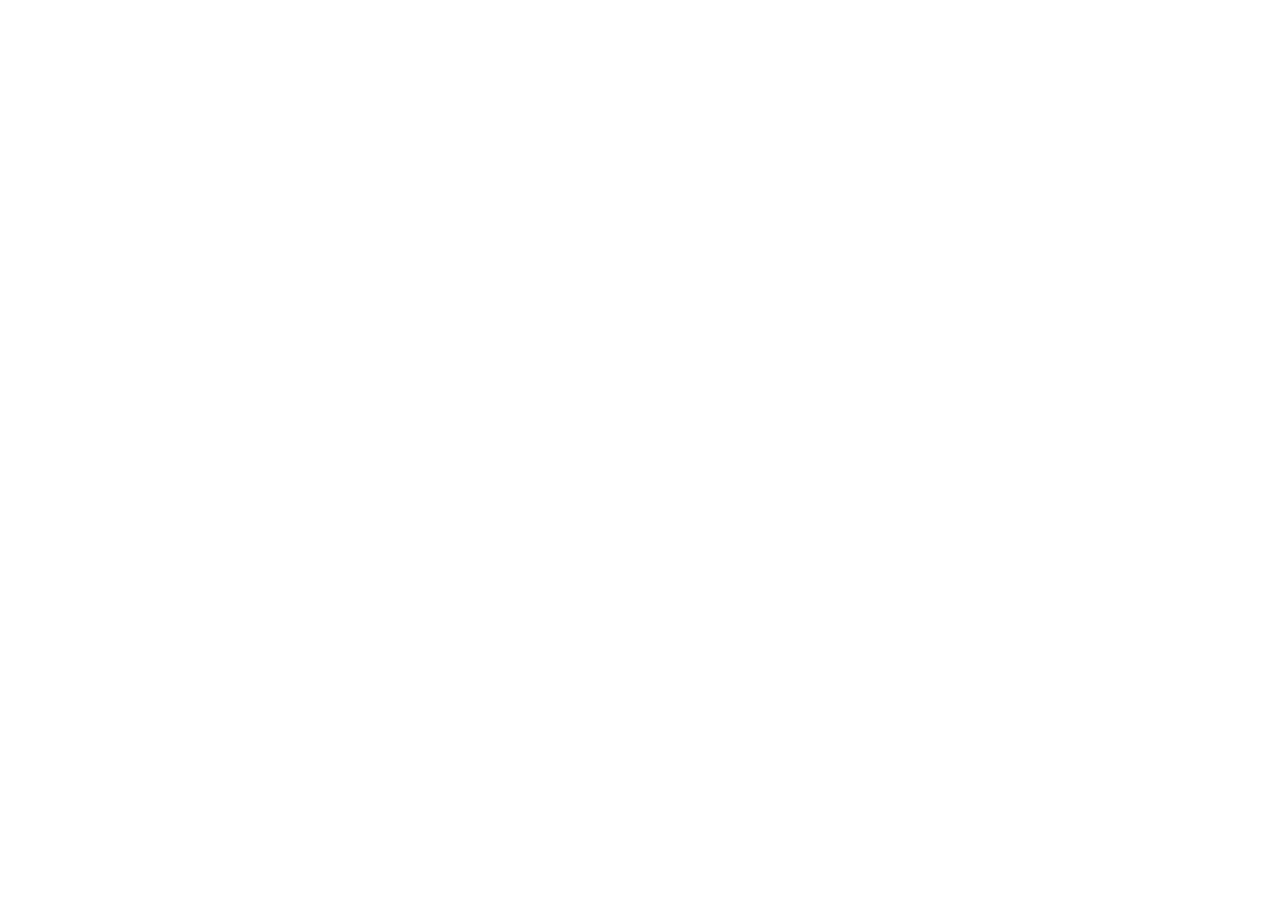
==== acessibilidade.html @ 7d238aa1 "primeiro commit" ====
<!DOCTYPE html>
<html lang="pt-br">
<head>
    <meta charset="UTF-8">
    <meta name="viewport" content="width=device-width, initial-scale=1.0">
    <title>Acessibilidade</title>
</head>
<body>
    
</body>
</html>
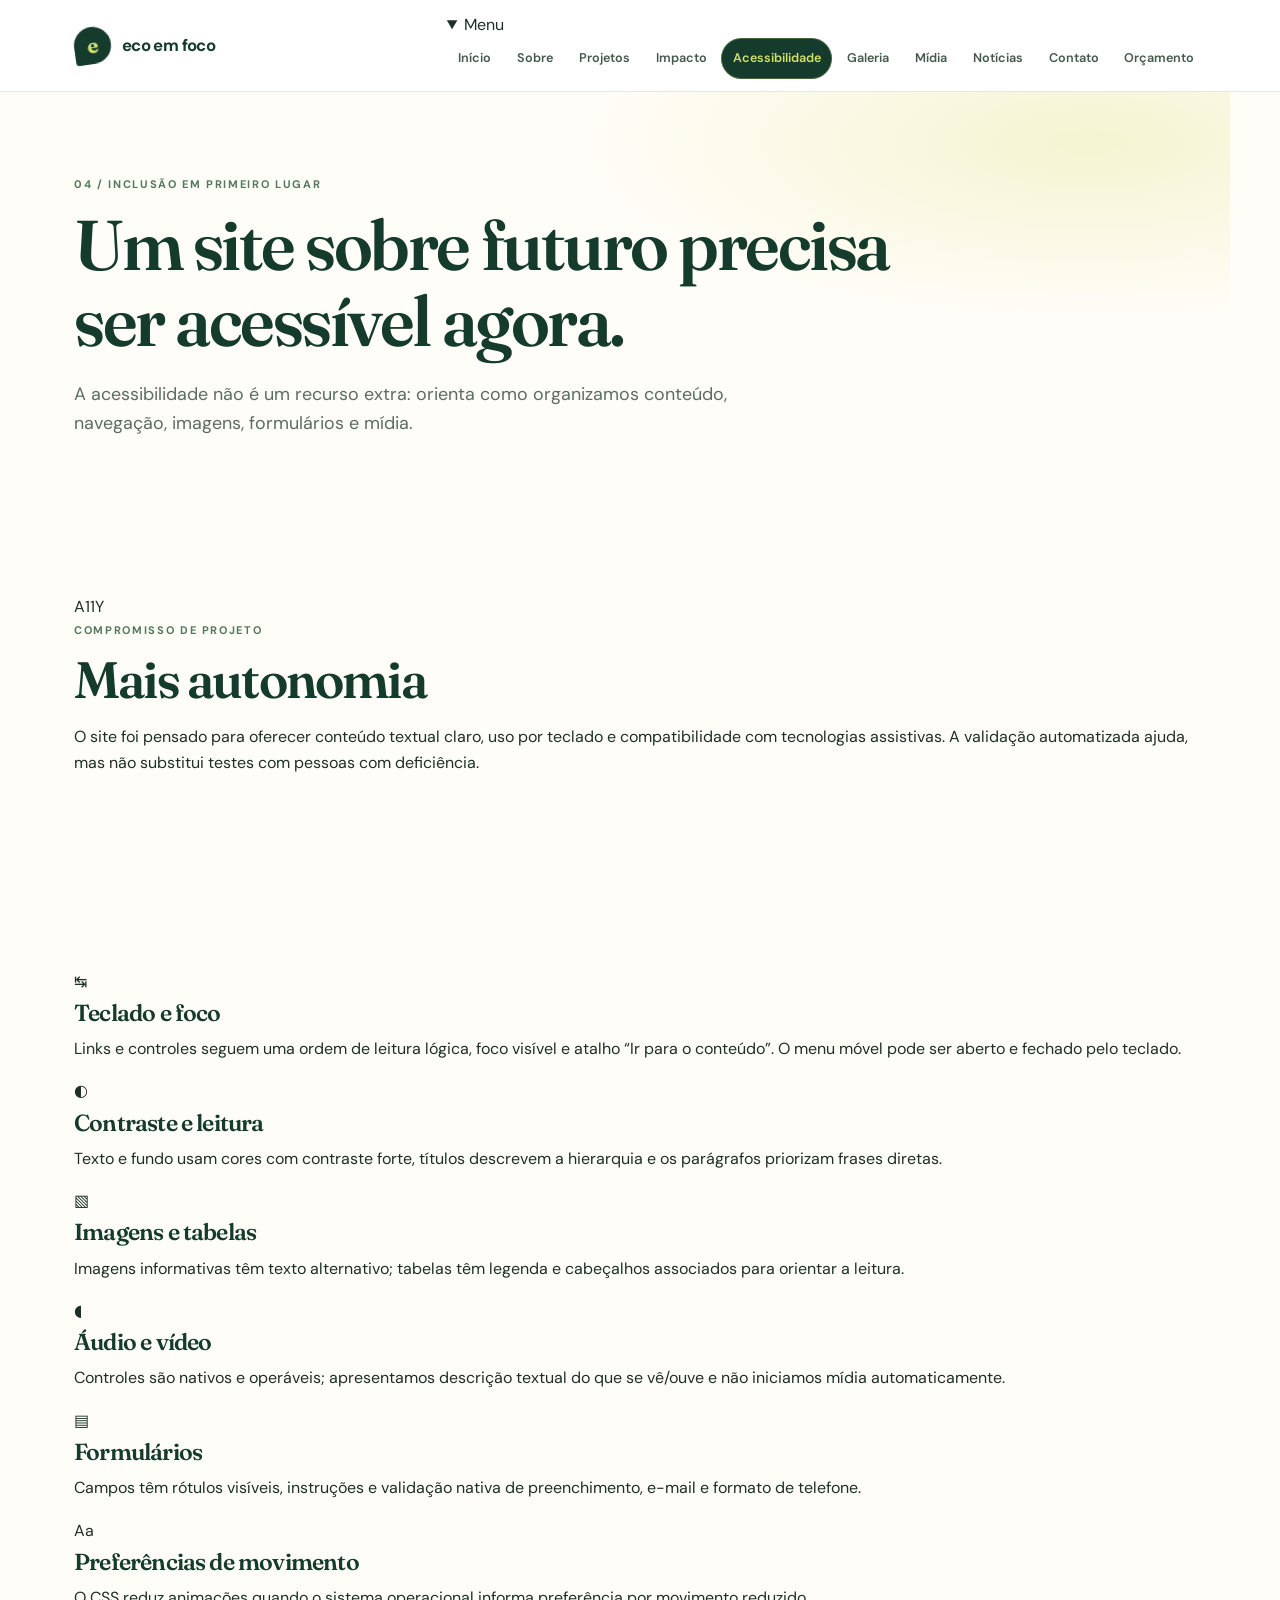
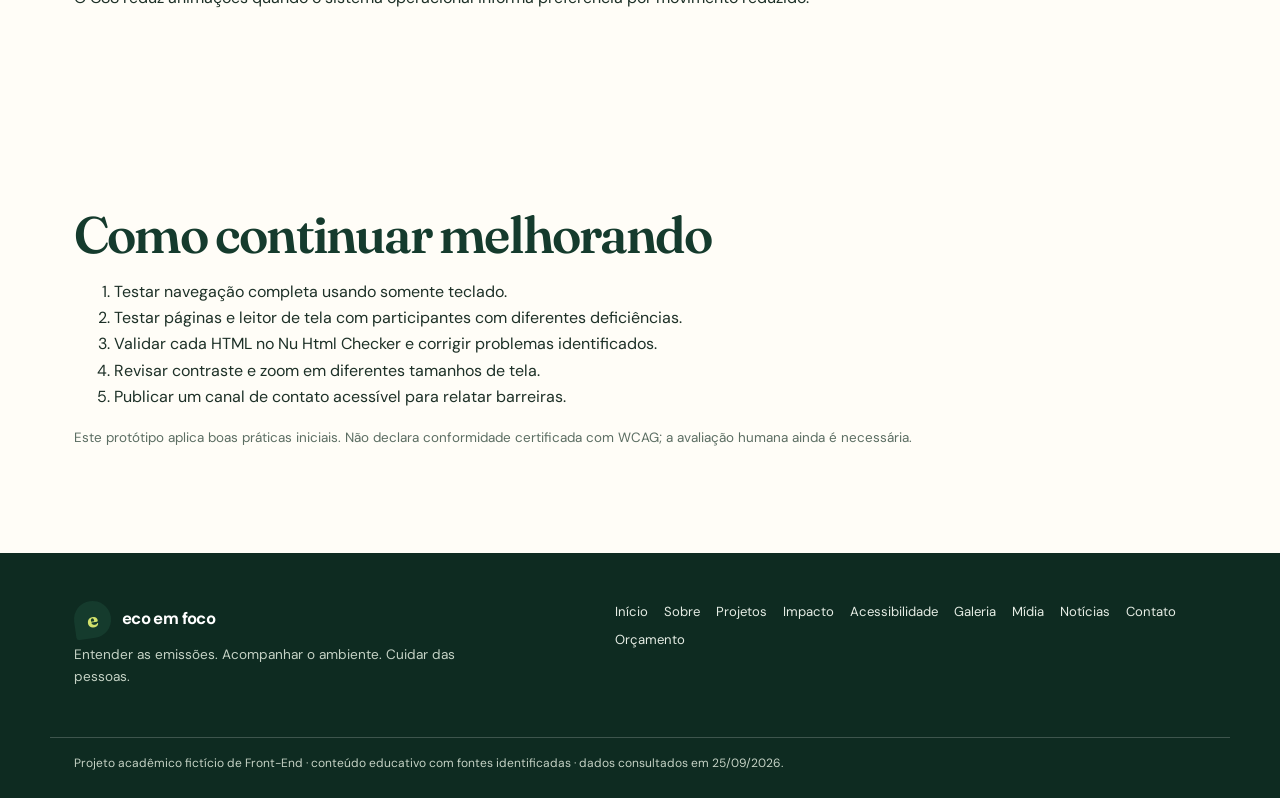
==== commit 9c301329: "Update acessibilidade.html" ====
--- a/acessibilidade.html
+++ b/acessibilidade.html
@@ -1,11 +1,183 @@
-<!DOCTYPE html>
-<html lang="pt-br">
-<head>
-    <meta charset="UTF-8">
-    <meta name="viewport" content="width=device-width, initial-scale=1.0">
-    <title>Acessibilidade</title>
-</head>
-<body>
-    
-</body>
-</html>+<!doctype html>
+<html lang="pt-BR">
+  <head>
+    <!-- Metadados básicos para idioma, adaptação a telas e descrição nos buscadores. -->
+    <meta charset="utf-8" />
+    <meta name="viewport" content="width=device-width, initial-scale=1" />
+    <meta
+      name="description"
+      content="Eco em Foco: educação sobre emissões de carbono, ambiente e impacto social."
+    />
+    <meta name="theme-color" content="#153b2d" />
+    <title>Acessibilidade | Eco em Foco</title>
+    <!-- CSS compartilhado mantém identidade e comportamento consistentes nas dez páginas. -->
+    <link rel="stylesheet" href="css/styles.css" />
+    <!--
+    Aprendendo HTML:
+    - <a> cria um link. O atributo href="..." diz para onde ele leva.
+    - class="..." funciona como uma categoria: vários elementos podem ter a mesma classe e receber o mesmo estilo.
+    - id="..." identifica um elemento único, como um nome especial para esse bloco da página.
+    - aria-label="..." ajuda leitores de tela a entenderem o que o elemento faz.
+  --></head>
+  <body>
+    <a class="skip-link" href="#conteudo">Ir para o conteúdo principal</a>
+    <!-- Cabeçalho e navegação globais: o estado atual da página é anunciado por aria-current. -->
+    <header class="site-header">
+      <div class="header-inner">
+        <a
+          class="brand"
+          href="index.html"
+          aria-label="Eco em Foco, página inicial"
+          ><span class="brand-mark" aria-hidden="true">e</span
+          ><span class="brand-text">eco em foco</span></a
+        >
+        <details class="mobile-nav" open>
+          <summary aria-label="Abrir menu de navegação">Menu</summary>
+          <nav
+            class="main-nav"
+            id="menu-principal"
+            aria-label="Navegação principal"
+          >
+            <a href="index.html">Início</a>
+            <a href="sobre.html">Sobre</a>
+            <a href="projetos.html">Projetos</a>
+            <a href="impacto.html">Impacto</a>
+            <a href="acessibilidade.html" aria-current="page">Acessibilidade</a>
+            <a href="galeria.html">Galeria</a>
+            <a href="midia.html">Mídia</a>
+            <a href="noticias.html">Notícias</a>
+            <a href="contato.html">Contato</a>
+            <a href="orcamento_hospedagem.html">Orçamento</a>
+          </nav>
+        </details>
+      </div>
+    </header>
+    <!-- main fornece um único destino para o atalho de navegação por teclado. -->
+    <main id="conteudo">
+      <section class="page-hero">
+        <p class="eyebrow eyebrow-dark">04 / inclusão em primeiro lugar</p>
+        <h1>Um site sobre futuro precisa ser acessível agora.</h1>
+        <p class="page-intro">
+          A acessibilidade não é um recurso extra: orienta como organizamos
+          conteúdo, navegação, imagens, formulários e mídia.
+        </p>
+      </section>
+      <section class="section access-intro">
+        <div class="access-number" aria-hidden="true">A11Y</div>
+        <div>
+          <p class="eyebrow eyebrow-dark">Compromisso de projeto</p>
+          <h2>Mais autonomia</h2>
+          <p>
+            O site foi pensado para oferecer conteúdo textual claro, uso por
+            teclado e compatibilidade com tecnologias assistivas. A validação
+            automatizada ajuda, mas não substitui testes com pessoas com
+            deficiência.
+          </p>
+        </div>
+      </section>
+      <section class="section access-grid">
+        <article>
+          <span class="access-icon" aria-hidden="true">↹</span>
+          <h3>Teclado e foco</h3>
+          <p>
+            Links e controles seguem uma ordem de leitura lógica, foco visível e
+            atalho “Ir para o conteúdo”. O menu móvel pode ser aberto e fechado
+            pelo teclado.
+          </p>
+        </article>
+        <article>
+          <span class="access-icon" aria-hidden="true">◐</span>
+          <h3>Contraste e leitura</h3>
+          <p>
+            Texto e fundo usam cores com contraste forte, títulos descrevem a
+            hierarquia e os parágrafos priorizam frases diretas.
+          </p>
+        </article>
+        <article>
+          <span class="access-icon" aria-hidden="true">▧</span>
+          <h3>Imagens e tabelas</h3>
+          <p>
+            Imagens informativas têm texto alternativo; tabelas têm legenda e
+            cabeçalhos associados para orientar a leitura.
+          </p>
+        </article>
+        <article>
+          <span class="access-icon" aria-hidden="true">◖</span>
+          <h3>Áudio e vídeo</h3>
+          <p>
+            Controles são nativos e operáveis; apresentamos descrição textual do
+            que se vê/ouve e não iniciamos mídia automaticamente.
+          </p>
+        </article>
+        <article>
+          <span class="access-icon" aria-hidden="true">▤</span>
+          <h3>Formulários</h3>
+          <p>
+            Campos têm rótulos visíveis, instruções e validação nativa de
+            preenchimento, e-mail e formato de telefone.
+          </p>
+        </article>
+        <article>
+          <span class="access-icon" aria-hidden="true">Aa</span>
+          <h3>Preferências de movimento</h3>
+          <p>
+            O CSS reduz animações quando o sistema operacional informa
+            preferência por movimento reduzido.
+          </p>
+        </article>
+      </section>
+      <section class="section access-next">
+        <h2>Como continuar melhorando</h2>
+        <ol>
+          <li>Testar navegação completa usando somente teclado.</li>
+          <li>
+            Testar páginas e leitor de tela com participantes com diferentes
+            deficiências.
+          </li>
+          <li>
+            Validar cada HTML no Nu Html Checker e corrigir problemas
+            identificados.
+          </li>
+          <li>Revisar contraste e zoom em diferentes tamanhos de tela.</li>
+          <li>
+            Publicar um canal de contato acessível para relatar barreiras.
+          </li>
+        </ol>
+        <p class="small-note">
+          Este protótipo aplica boas práticas iniciais. Não declara conformidade
+          certificada com WCAG; a avaliação humana ainda é necessária.
+        </p>
+      </section>
+    </main>
+    <!-- Rodapé repetido oferece caminhos globais e identifica o caráter educativo do projeto. -->
+    <footer class="site-footer">
+      <div class="footer-inner">
+        <div>
+          <a class="brand footer-brand" href="index.html"
+            ><span class="brand-mark" aria-hidden="true">e</span
+            ><span class="brand-text">eco em foco</span></a
+          >
+          <p>
+            Entender as emissões. Acompanhar o ambiente. Cuidar das pessoas.
+          </p>
+        </div>
+        <nav class="footer-links" aria-label="Navegação no rodapé">
+          <a href="index.html">Início</a>
+          <a href="sobre.html">Sobre</a>
+          <a href="projetos.html">Projetos</a>
+          <a href="impacto.html">Impacto</a>
+          <a href="acessibilidade.html" aria-current="page">Acessibilidade</a>
+          <a href="galeria.html">Galeria</a>
+          <a href="midia.html">Mídia</a>
+          <a href="noticias.html">Notícias</a>
+          <a href="contato.html">Contato</a>
+          <a href="orcamento_hospedagem.html">Orçamento</a>
+        </nav>
+      </div>
+      <div class="footer-bottom">
+        Projeto acadêmico fictício de Front-End · conteúdo educativo com fontes
+        identificadas · dados consultados em 25/09/2026.
+      </div>
+    </footer>
+  </body>
+</html>
--- a/css/styles.css
+++ b/css/styles.css
@@ -0,0 +1,829 @@
+/*
+  Eco em Foco — CSS global
+  Este arquivo organiza a aparência do site em blocos.
+  Cada seção abaixo explica uma parte da página e como ela funciona.
+*/
+
+/*
+  1) Importação de fontes e variáveis
+  Aqui definimos a paleta de cores e os tipos usados no projeto.
+  O tema é verde e terracota, com sensação de natureza, clima e acolhimento.
+*/
+@import url('https://fonts.googleapis.com/css2?family=DM+Sans:wght@400;500;600;700&family=Fraunces:opsz,wght@9..144,500;9..144,600;9..144,700&display=swap');
+
+
+:root {
+  --forest: #153b2d;
+  --forest-deep: #0e2b21;
+  --leaf: #53785e;
+  --cream: #f6f3e9;
+  --paper: #fffdf7;
+  --mist: #e8eee5;
+  --ink: #1d3027;
+  --muted: #5b6d62;
+  --lime: #d2e16c;
+  --rust: #b95d3f;
+  --line: #d5ddcf;
+  --serif: 'Fraunces', Georgia, serif;
+  --sans: 'DM Sans', Arial, sans-serif;
+  --content: 1180px;
+  --ease: cubic-bezier(.23, 1, .32, 1);
+}
+
+/*
+  2) Reset e base da página
+  Este bloco limpa margens e paddings padrões do navegador.
+  Também define a fonte principal e a cor de fundo do site.
+*/
+* {
+  box-sizing: border-box;
+}
+
+html {
+  scroll-behavior: smooth;
+  scroll-padding-top: 6rem;
+}
+
+body {
+  margin: 0;
+  background: var(--paper);
+  color: var(--ink);
+  font: 400 16px/1.65 var(--sans);
+}
+
+img,
+video,
+iframe {
+  max-width: 100%;
+}
+
+img {
+  display: block;
+}
+
+a {
+  color: inherit;
+  text-underline-offset: .2em;
+}
+
+button,
+input,
+select,
+textarea {
+  font: inherit;
+}
+
+button,
+a,
+input,
+select,
+textarea {
+  touch-action: manipulation;
+}
+
+:focus-visible {
+  outline: 3px solid #a14827;
+  outline-offset: 4px;
+  border-radius: 3px;
+}
+
+::selection {
+  background: var(--lime);
+  color: var(--forest-deep);
+}
+
+/*
+  3) Skip link
+  Esse atalho ajuda quem usa teclado a pular direto para o conteúdo principal.
+  Sem ele, a navegação por teclado fica mais cansativa.
+*/
+.skip-link {
+  position: absolute;
+  left: 1rem;
+  top: -8rem;
+  z-index: 200;
+  background: var(--lime);
+  color: var(--forest-deep);
+  padding: .8rem 1rem;
+  font-weight: 700;
+}
+
+.skip-link:focus,
+.skip-link:focus-visible {
+  top: 1rem;
+}
+
+.visually-hidden {
+  position: absolute;
+  width: 1px;
+  height: 1px;
+  padding: 0;
+  margin: -1px;
+  overflow: hidden;
+  clip: rect(0, 0, 0, 0);
+  white-space: nowrap;
+  border: 0;
+}
+
+/*
+  4) Cabeçalho e navegação principal
+  O header fica fixo no topo para manter o menu sempre acessível.
+*/
+.site-header {
+  position: sticky;
+  top: 0;
+  z-index: 30;
+  background: rgba(255, 255, 255, 0.96);
+  border-bottom: 1px solid rgba(19, 61, 47, 0.12);
+  backdrop-filter: blur(12px);
+}
+
+.header-inner {
+  max-width: var(--content);
+  margin: auto;
+  /* O padding cria espaço entre o conteúdo e as bordas do cabeçalho. */
+  padding: .75rem 1.5rem;
+  /* O display flex coloca a marca e o menu na mesma linha. */
+  display: flex;
+  /* align-items center alinha os elementos pelo centro vertical. */
+  align-items: center;
+  /* Separa a marca do menu e distribui o espaço disponível. */
+  justify-content: space-between;
+  gap: 2rem;
+}
+
+.brand {
+  /* inline-flex mantém a marca em linha e permite alinhar seus elementos internos. */
+  display: inline-flex;
+  align-items: center;
+  /* gap cria distância entre o símbolo e o nome do site. */
+  gap: .7rem;
+  /* margin-right auto empurra o menu para o lado direito. */
+  margin-right: auto;
+  text-decoration: none;
+  color: var(--forest);
+  font-weight: 700;
+  letter-spacing: -.04em;
+}
+
+.brand-mark {
+  display: grid;
+  place-items: center;
+  width: 2.3rem;
+  height: 2.3rem;
+  border-radius: 50% 50% 50% 8%;
+  background: var(--forest);
+  color: var(--lime);
+  font: 700 1.3rem var(--serif);
+  transform: rotate(-8deg);
+}
+
+.brand-text {
+  font-size: 1.05rem;
+}
+
+.main-nav {
+  /* flex organiza os links do menu lado a lado. */
+  display: flex;
+  align-items: center;
+  /* gap controla o pequeno espaço entre cada link. */
+  gap: .18rem;
+}
+
+.main-nav a {
+  /* padding aumenta a área clicável do link. */
+  padding: .62rem .72rem;
+  /* Um valor grande deixa as bordas do link arredondadas. */
+  border-radius: 99px;
+  color: #43594c;
+  text-decoration: none;
+  font-size: .79rem;
+  font-weight: 600;
+  transition: background .18s var(--ease), color .18s var(--ease), box-shadow .18s var(--ease);
+}
+
+.main-nav a:hover {
+  background: var(--mist);
+  color: var(--forest);
+}
+
+.main-nav a[aria-current="page"] {
+  background: var(--forest);
+  color: var(--lime);
+  box-shadow: inset 0 0 0 1px rgba(210, 225, 108, .25);
+}
+
+.main-nav a[aria-current="page"]:hover {
+  background: var(--forest);
+  color: var(--lime);
+}
+
+.nav-toggle {
+  display: none;
+  border: 1px solid var(--line);
+  border-radius: 99px;
+  padding: .58rem .85rem;
+  background: var(--paper);
+  color: var(--forest);
+  font-weight: 700;
+}
+
+/*
+  5) Tipografia e layout geral
+  Aqui ajustamos títulos, parágrafos, rótulos e limites de largura das seções.
+  Isso cria uma leitura mais confortável e uniforme em todas as páginas.
+*/
+main {
+  min-height: 60vh;
+}
+
+.container {
+  width: min(var(--content), 100% - 3rem);
+  margin-inline: auto;
+}
+
+.eyebrow {
+  margin: 0 0 .85rem;
+  color: #d9e58a;
+  font-size: .69rem;
+  font-weight: 700;
+  letter-spacing: .15em;
+  text-transform: uppercase;
+}
+
+.eyebrow-dark {
+  color: var(--leaf);
+}
+
+h1,
+h2,
+h3 {
+  font-family: var(--serif);
+  font-weight: 600;
+  line-height: 1.08;
+  letter-spacing: -.035em;
+  color: var(--forest);
+}
+
+h1 {
+  font-size: clamp(2.8rem, 6.1vw, 5.4rem);
+  max-width: 16ch;
+  margin: .2rem 0 1.3rem;
+}
+
+h2 {
+  font-size: clamp(2rem, 4vw, 3.2rem);
+  margin: .25rem 0 1rem;
+}
+
+h3 {
+  font-size: 1.45rem;
+  margin: .3rem 0 .7rem;
+}
+
+p {
+  margin: .4rem 0 1rem;
+}
+
+.small-note {
+  color: var(--muted);
+  font-size: .84rem;
+}
+
+.section {
+  max-width: var(--content);
+  margin: 0 auto;
+  padding: 5.5rem 1.5rem;
+}
+
+.page-hero {
+  max-width: var(--content);
+  margin: auto;
+  padding: 5.2rem 1.5rem 3.2rem;
+  background: radial-gradient(ellipse at 88% 12%, rgba(210, 225, 108, .28), transparent 34%);
+}
+
+.page-hero h1 {
+  font-size: clamp(2.7rem, 5.5vw, 4.6rem);
+  max-width: 18ch;
+}
+
+.page-intro {
+  max-width: 62ch;
+  color: var(--muted);
+  font-size: 1.12rem;
+}
+
+/*
+  6) Hero da página inicial
+  O hero é o grande bloco de apresentação do site.
+  Ele combina texto, imagem e etiqueta para dar visibilidade ao tema principal.
+*/
+.hero {
+  position: relative;
+  overflow: hidden;
+  /* O grid divide o hero em uma área de texto e outra de imagem. */
+  display: grid;
+  grid-template-columns: 1.02fr .98fr;
+  /* min-height evita que o bloco fique baixo demais em telas grandes. */
+  min-height: 590px;
+  background: var(--forest);
+  color: #f8f5e9;
+}
+
+.hero::before {
+  content: "";
+  position: absolute;
+  inset: 0 52% 0 0;
+  background: radial-gradient(circle at 12% 90%, rgba(210, 225, 108, .16), transparent 45%);
+  pointer-events: none;
+}
+
+.hero-copy {
+  position: relative;
+  z-index: 1;
+  align-self: center;
+  max-width: 760px;
+  padding: 5rem max(2rem, calc((100vw - var(--content)) / 2)) 5rem max(1.5rem, calc((100vw - var(--content)) / 2));
+}
+
+.hero h1 {
+  color: #fffdf4;
+  max-width: 11ch;
+  font-size: clamp(3rem, 6vw, 5.6rem);
+}
+
+.hero h1 em {
+  color: var(--lime);
+  font-style: normal;
+}
+
+.hero-lede {
+  max-width: 50ch;
+  color: #e4ecde;
+  font-size: 1.08rem;
+}
+
+.hero-actions {
+  display: flex;
+  align-items: center;
+  flex-wrap: wrap;
+  gap: 1.2rem;
+  margin: 1.8rem 0;
+}
+
+.hero-note {
+  color: #becfc0;
+  font-size: .82rem;
+}
+
+.hero-photo {
+  position: relative;
+  min-height: 470px;
+  margin: 2.5rem 2.5rem 2.5rem 0;
+  overflow: hidden;
+  border-radius: 3rem 1rem 3rem 1rem;
+  background: #47664e;
+}
+
+.hero-photo::after {
+  content: "";
+  position: absolute;
+  inset: 40% 0 0;
+  background: linear-gradient(transparent, rgba(7, 29, 20, .75));
+}
+
+.hero-photo img {
+  width: 100%;
+  height: 100%;
+  position: absolute;
+  inset: 0;
+  object-fit: cover;
+}
+
+.hero-photo figcaption {
+  position: absolute;
+  z-index: 1;
+  left: 1.5rem;
+  right: 1.5rem;
+  bottom: 1.3rem;
+  color: white;
+  font-size: .82rem;
+}
+
+.hero-photo figcaption a {
+  color: inherit;
+  text-decoration: underline;
+  text-underline-offset: .15em;
+}
+
+.hero-stamp {
+  position: absolute;
+  right: 90%;
+  bottom: 5rem;
+  z-index: 2;
+  display: flex;
+  align-items: center;
+  gap: .65rem;
+  padding: .8rem 1rem;
+  background: var(--lime);
+  color: var(--forest-deep);
+  border-radius: 999px;
+  font-size: .72rem;
+  font-weight: 700;
+  line-height: 1.15;
+}
+
+.hero-stamp span:first-child {
+  font: 600 1.35rem var(--serif);
+}
+
+/*
+  7) Botões e links de ação
+  Esses estilos deixam ações importantes destacadas e fáceis de clicar.
+  Eles servem para chamar atenção para páginas, links e chamadas de ação.
+*/
+.button {
+  display: inline-flex;
+  align-items: center;
+  justify-content: center;
+  gap: .7rem;
+  min-height: 48px;
+  padding: .78rem 1.15rem;
+  border: 1px solid transparent;
+  border-radius: 99px;
+  font-size: .9rem;
+  font-weight: 700;
+  text-decoration: none;
+  cursor: pointer;
+  transition: transform .16s var(--ease), background .18s var(--ease), color .18s var(--ease);
+}
+
+.button:active {
+  transform: scale(.97);
+}
+
+.button-light {
+  background: var(--lime);
+  color: var(--forest-deep);
+}
+
+.button-light:hover {
+  background: #e2ee90;
+}
+
+.button-dark {
+  background: var(--forest);
+  color: #fff;
+}
+
+.button-dark:hover {
+  background: #275640;
+}
+
+.button-outline {
+  border-color: #b4c9b7;
+  color: white;
+  background: transparent;
+}
+
+.button-outline:hover {
+  background: rgba(255, 255, 255, .1);
+}
+
+.text-link {
+  font-weight: 700;
+  text-decoration: none;
+}
+
+.text-link-light {
+  color: white;
+}
+
+.arrow-link {
+  display: inline-flex;
+  gap: .5rem;
+  color: var(--forest);
+  font-weight: 700;
+  text-decoration: none;
+}
+
+.arrow-link:hover,
+.rich-copy a:hover {
+  text-decoration: underline;
+}
+
+/*
+  8) Cartões e métricas
+  Essa parte organiza dados e blocos de informação em cartões.
+  É útil para mostrar indicadores, valores e conteúdos em coluna visualmente equilibrada.
+*/
+.intro-grid {
+  display: grid;
+  grid-template-columns: 1fr .8fr;
+  gap: 3rem;
+  align-items: end;
+  padding-bottom: 2.2rem;
+}
+
+.intro-grid h2 {
+  max-width: 18ch;
+}
+
+.section-lede {
+  max-width: 55ch;
+  color: var(--muted);
+  font-size: 1.05rem;
+}
+
+.metrics {
+  max-width: var(--content);
+  margin: 0 auto;
+  padding: 0 1.5rem 4.5rem;
+  display: grid;
+  grid-template-columns: repeat(3, 1fr);
+  gap: 1rem;
+}
+
+.metric-card {
+  position: relative;
+  padding: 1.7rem;
+  background: #f2f4eb;
+  border-radius: 1.1rem;
+  min-height: 255px;
+}
+
+.metric-card-accent {
+  background: var(--forest);
+  color: #f8f5e9;
+}
+
+.metric-index {
+  display: block;
+  color: var(--leaf);
+  font-size: .68rem;
+  font-weight: 700;
+  letter-spacing: .13em;
+  text-transform: uppercase;
+}
+
+.metric-card-accent .metric-index {
+  color: var(--lime);
+}
+
+.metric-card strong {
+  display: block;
+  margin: .8rem 0 .4rem;
+  color: var(--forest);
+  font: 600 clamp(2.5rem, 4vw, 3.7rem)/1 var(--serif);
+  letter-spacing: -.05em;
+}
+
+.metric-card-accent strong {
+  color: #fff;
+}
+
+.metric-card strong small {
+  font: 500 .36em var(--sans);
+  letter-spacing: 0;
+}
+
+.metric-card p {
+  max-width: 33ch;
+  color: var(--muted);
+  font-size: .9rem;
+}
+
+.metric-card-accent p {
+  color: #dce6da;
+}
+
+.metric-card > a {
+  font-size: .8rem;
+  font-weight: 700;
+  text-decoration: none;
+}
+
+.metric-card sup {
+  position: absolute;
+  right: 1.5rem;
+  bottom: 1.5rem;
+}
+
+/*
+  9) Faixas de destaque e blocos de chamada
+  Essas seções ajudam a separar uma ideia forte do restante do conteúdo.
+  Eles servem para reforçar valores ambientais e sociais.
+*/
+.split-callout {
+  display: grid;
+  grid-template-columns: .28fr 1fr;
+  gap: 2rem;
+  align-items: start;
+  padding-top: 4rem;
+  padding-bottom: 5.5rem;
+}
+
+.split-callout h2 {
+  max-width: 21ch;
+}
+
+.split-callout p:not(.eyebrow) {
+  max-width: 68ch;
+  color: var(--muted);
+}
+
+.callout-mark {
+  display: grid;
+  place-items: center;
+  width: 4.5rem;
+  height: 4.5rem;
+  border-radius: 50%;
+  background: var(--lime);
+  color: var(--forest);
+  font: 2rem var(--serif);
+}
+
+.dark-band {
+  max-width: none;
+  padding: 4.4rem max(1.5rem, calc((100vw - var(--content)) / 2));
+  background: var(--forest);
+  color: white;
+  display: flex;
+  align-items: center;
+  justify-content: space-between;
+  gap: 2rem;
+}
+
+.dark-band h2 {
+  max-width: 19ch;
+  color: white;
+}
+
+.dark-band p:not(.eyebrow) {
+  max-width: 52ch;
+  color: #dbe5db;
+}
+
+.source-strip {
+  display: grid;
+  grid-template-columns: .8fr 1fr;
+  gap: 1rem 3rem;
+}
+
+.source-strip h2 {
+  font-size: 2.4rem;
+}
+
+.source-list {
+  margin: .2rem 0;
+  padding-left: 1.4rem;
+}
+
+.source-list li {
+  margin: 0 0 .75rem;
+}
+
+.source-list a {
+  color: var(--forest);
+}
+
+.source-strip .small-note {
+  grid-column: 2;
+}
+
+.site-footer {
+  background: var(--forest-deep);
+  color: #e6ede5;
+}
+
+.footer-inner {
+  max-width: var(--content);
+  margin: auto;
+  padding: 3rem 1.5rem 2rem;
+  display: grid;
+  grid-template-columns: 1fr 1.2fr;
+  gap: 3rem;
+}
+
+.footer-brand {
+  color: white;
+}
+
+.footer-inner p {
+  max-width: 46ch;
+  color: #c5d2c5;
+  font-size: .85rem;
+}
+
+.footer-links {
+  display: flex;
+  flex-wrap: wrap;
+  align-content: start;
+  gap: .4rem 1rem;
+}
+
+.footer-links a {
+  color: #e6ede5;
+  font-size: .82rem;
+  text-decoration: none;
+}
+
+.footer-links a:hover {
+  text-decoration: underline;
+}
+
+.footer-bottom {
+  max-width: var(--content);
+  margin: auto;
+  padding: 1rem 1.5rem 1.5rem;
+  border-top: 1px solid rgba(255, 255, 255, .2);
+  color: #c5d2c5;
+  font-size: .75rem;
+}
+/*
+ 10) Blocos de texto e lista de valores
+  Ficam aqui os estilos das páginas “Sobre”, “Projetos” e similares.
+  O objetivo é manter textos legíveis e bem estruturados.
+*/
+.about-layout,
+.two-column {
+  display: grid;
+  grid-template-columns: .8fr 1fr;
+  gap: 4rem;
+  align-items: start;
+}
+
+.about-layout h2,
+.two-column h2 {
+  max-width: 15ch;
+}
+
+.rich-copy {
+  max-width: 68ch;
+  color: #42564a;
+}
+
+.rich-copy p {
+  margin-top: 0;
+  margin-bottom: 1.2rem;
+}
+
+.values-grid {
+  display: grid;
+  grid-template-columns: repeat(3, 1fr);
+  gap: 1rem;
+  padding-top: 1rem;
+}
+
+.values-grid article {
+  padding: 1.6rem;
+  border-top: 2px solid var(--leaf);
+  background: linear-gradient(180deg, #eff3e9, transparent);
+}
+
+.value-number {
+  color: var(--rust);
+  font-size: .75rem;
+  font-weight: 700;
+  letter-spacing: .12em;
+}
+
+.quote-panel {
+  max-width: none;
+  background: var(--mist);
+  text-align: center;
+  padding-inline: max(1.5rem, calc((100vw - 860px) / 2));
+}
+
+.quote-panel blockquote {
+  margin: 0;
+  color: var(--forest);
+  font: 500 clamp(1.8rem, 4vw, 3rem)/1.2 var(--serif);
+}
+
+.quote-panel p {
+  margin: 1.2rem 0 0;
+  color: var(--muted);
+  font-size: .85rem;
+}
+
+.check-list {
+  list-style: none;
+  padding: 0;
+  margin: 0;
+}
+
+.check-list li {
+  padding: .85rem 0 .85rem 2rem;
+  border-bottom: 1px solid var(--line);
+  position: relative;
+}
+
+.check-list li::before {
+  content: "✓";
+  position: absolute;
+  left: 0;
+  color: var(--leaf);
+  font-weight: 700;
+}
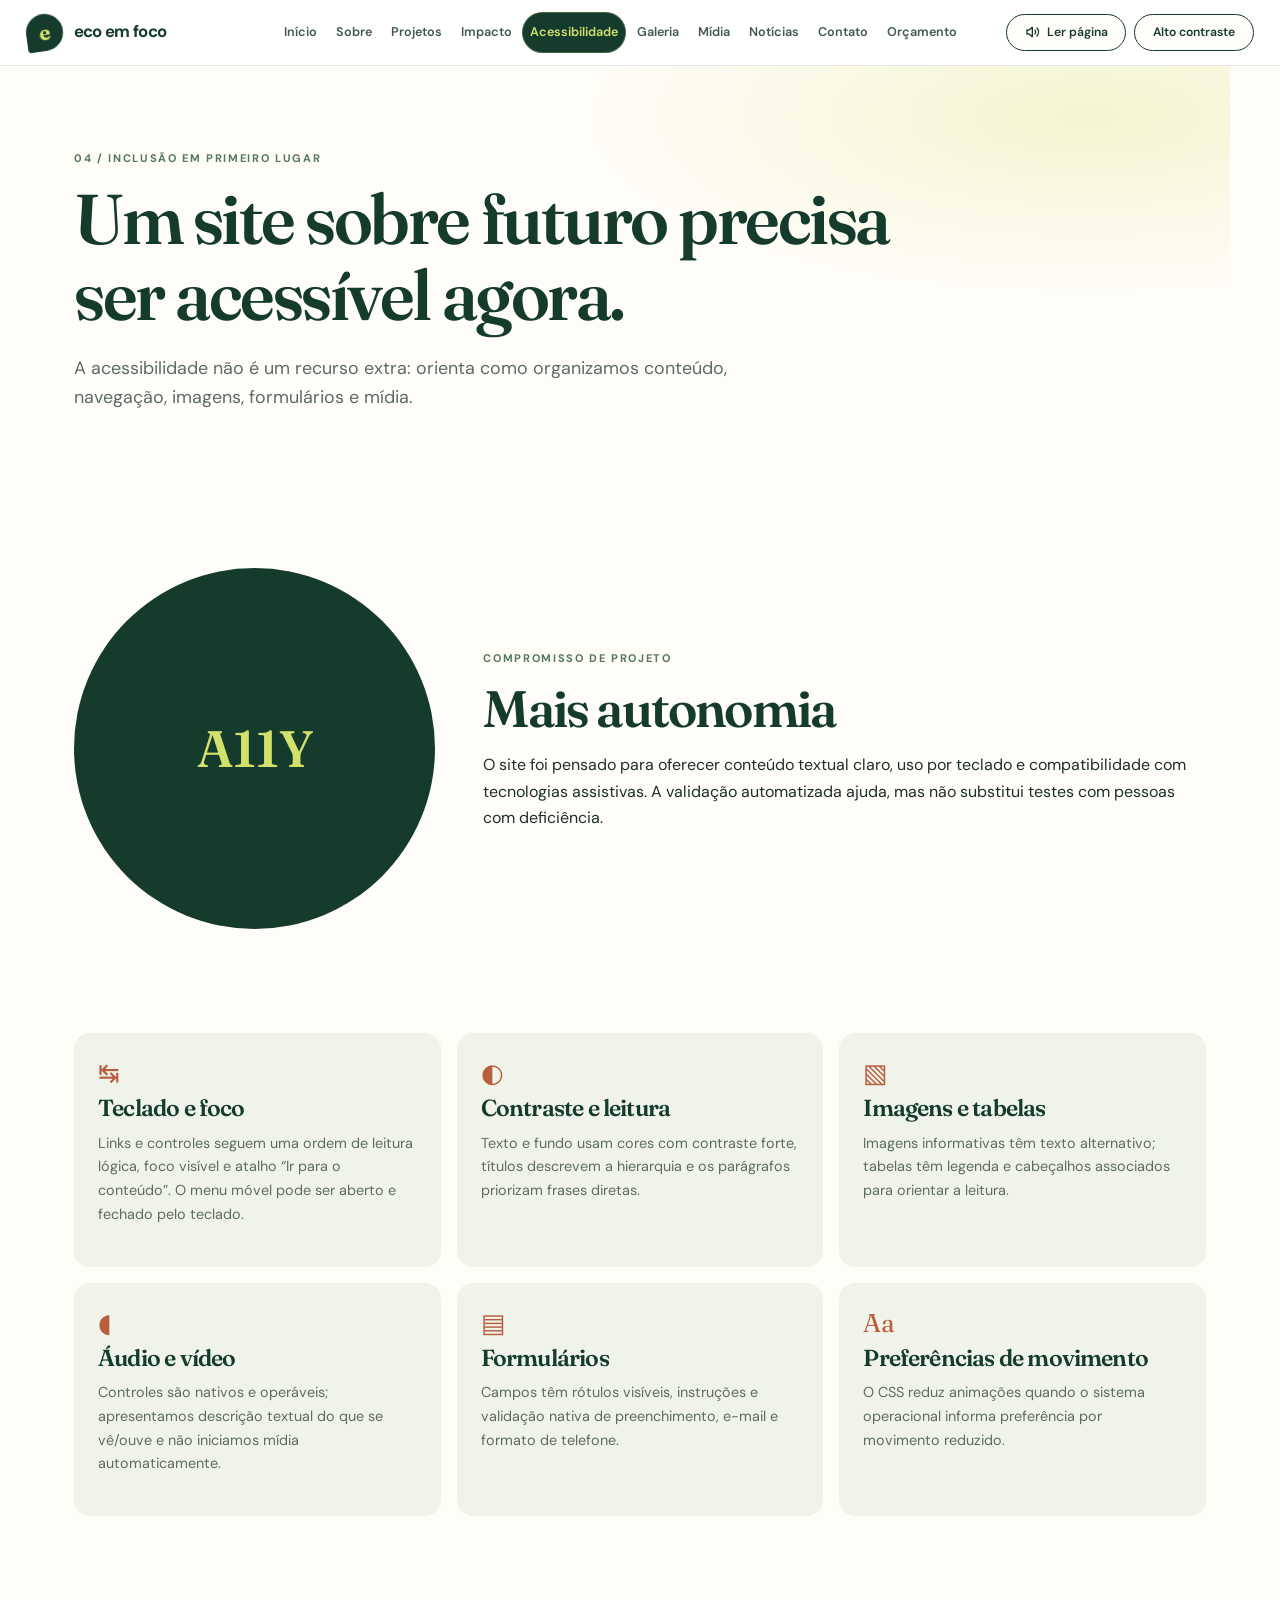
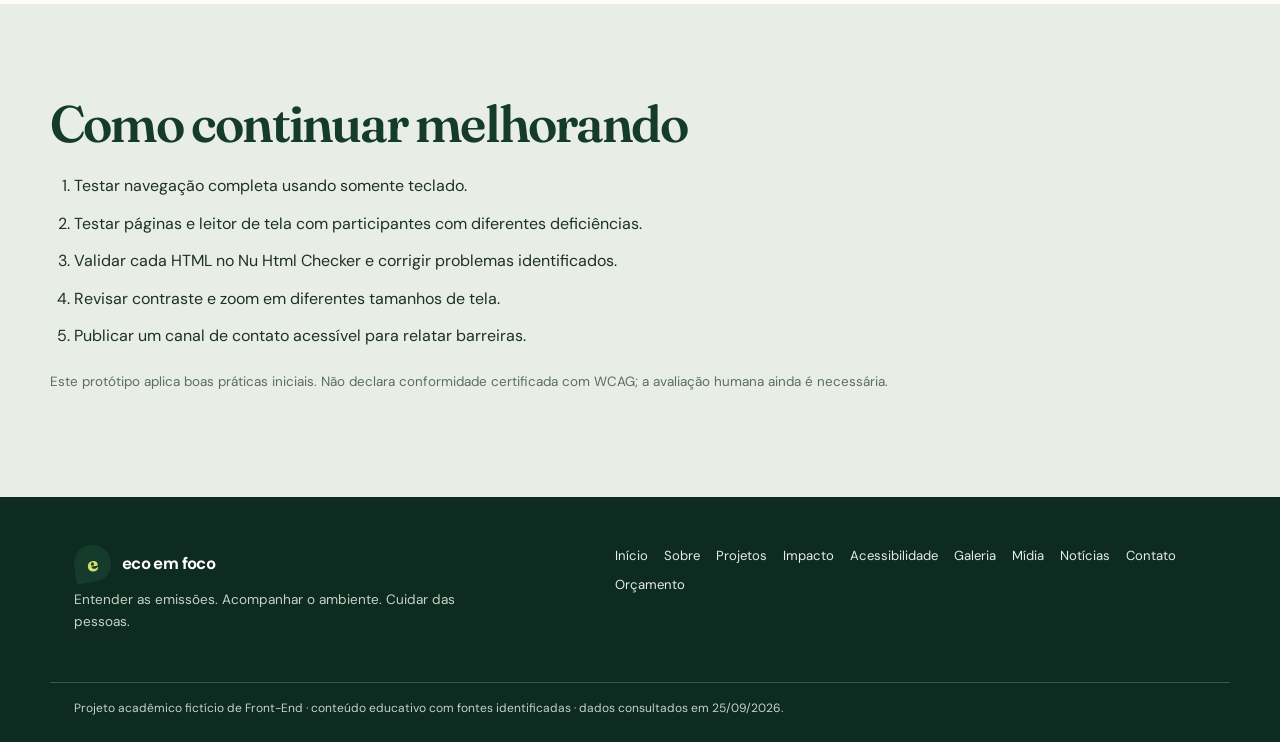
==== commit a06b628f: "melhorado a acessibilidade e responsividade do menu de navegação" ====
--- a/acessibilidade.html
+++ b/acessibilidade.html
@@ -50,6 +50,10 @@
             <a href="orcamento_hospedagem.html">Orçamento</a>
           </nav>
         </details>
+        <div class="accessibility-controls" role="group" aria-label="Ferramentas de acessibilidade">
+          <button type="button" data-read-page aria-pressed="false"><svg class="audio-icon" viewBox="0 0 24 24" fill="none" stroke="currentColor" stroke-width="2" stroke-linecap="round" stroke-linejoin="round" aria-hidden="true" focusable="false"><path d="M11 5 6 9H3v6h3l5 4V5Z"/><path d="M15 9a5 5 0 0 1 0 6"/><path d="M18 6a9 9 0 0 1 0 12"/></svg><span class="read-label">Ler página</span></button>
+          <button type="button" data-contrast aria-pressed="false"><svg class="contrast-icon" viewBox="0 0 24 24" fill="none" stroke="currentColor" stroke-width="2" stroke-linecap="round" stroke-linejoin="round" aria-hidden="true" focusable="false"><circle cx="12" cy="12" r="9"/><path d="M12 3a9 9 0 0 0 0 18V3Z" fill="currentColor" stroke="none"/></svg><span class="contrast-label">Alto contraste</span></button>
+        </div>
       </div>
     </header>
     <!-- main fornece um único destino para o atalho de navegação por teclado. -->
@@ -179,5 +183,6 @@
         identificadas · dados consultados em 25/09/2026.
       </div>
     </footer>
+    <script src="js/acessibilidade.js" defer></script>
   </body>
 </html>
--- a/css/styles.css
+++ b/css/styles.css
@@ -10,7 +10,6 @@
   O tema é verde e terracota, com sensação de natureza, clima e acolhimento.
 */
 @import url('https://fonts.googleapis.com/css2?family=DM+Sans:wght@400;500;600;700&family=Fraunces:opsz,wght@9..144,500;9..144,600;9..144,700&display=swap');
-
 
 :root {
   --forest: #153b2d;
@@ -101,28 +100,15 @@
   position: absolute;
   left: 1rem;
   top: -8rem;
-  z-index: 200;
+  z-index: 100;
   background: var(--lime);
   color: var(--forest-deep);
   padding: .8rem 1rem;
   font-weight: 700;
 }
 
-.skip-link:focus,
-.skip-link:focus-visible {
+.skip-link:focus {
   top: 1rem;
-}
-
-.visually-hidden {
-  position: absolute;
-  width: 1px;
-  height: 1px;
-  padding: 0;
-  margin: -1px;
-  overflow: hidden;
-  clip: rect(0, 0, 0, 0);
-  white-space: nowrap;
-  border: 0;
 }
 
 /*
@@ -411,16 +397,10 @@
   font-size: .82rem;
 }
 
-.hero-photo figcaption a {
-  color: inherit;
-  text-decoration: underline;
-  text-underline-offset: .15em;
-}
-
 .hero-stamp {
   position: absolute;
-  right: 90%;
-  bottom: 5rem;
+  right: 47%;
+  bottom: 2rem;
   z-index: 2;
   display: flex;
   align-items: center;
@@ -692,6 +672,705 @@
   grid-column: 2;
 }
 
+/*
+  10) Blocos de texto e lista de valores
+  Ficam aqui os estilos das páginas “Sobre”, “Projetos” e similares.
+  O objetivo é manter textos legíveis e bem estruturados.
+*/
+.about-layout,
+.two-column {
+  display: grid;
+  grid-template-columns: .8fr 1fr;
+  gap: 4rem;
+  align-items: start;
+}
+
+.about-layout h2,
+.two-column h2 {
+  max-width: 15ch;
+}
+
+.rich-copy {
+  max-width: 68ch;
+  color: #42564a;
+}
+
+.rich-copy p {
+  margin-top: 0;
+  margin-bottom: 1.2rem;
+}
+
+.values-grid {
+  display: grid;
+  grid-template-columns: repeat(3, 1fr);
+  gap: 1rem;
+  padding-top: 1rem;
+}
+
+.values-grid article {
+  padding: 1.6rem;
+  border-top: 2px solid var(--leaf);
+  background: linear-gradient(180deg, #eff3e9, transparent);
+}
+
+.value-number {
+  color: var(--rust);
+  font-size: .75rem;
+  font-weight: 700;
+  letter-spacing: .12em;
+}
+
+.quote-panel {
+  max-width: none;
+  background: var(--mist);
+  text-align: center;
+  padding-inline: max(1.5rem, calc((100vw - 860px) / 2));
+}
+
+.quote-panel blockquote {
+  margin: 0;
+  color: var(--forest);
+  font: 500 clamp(1.8rem, 4vw, 3rem)/1.2 var(--serif);
+}
+
+.quote-panel p {
+  margin: 1.2rem 0 0;
+  color: var(--muted);
+  font-size: .85rem;
+}
+
+.check-list {
+  list-style: none;
+  padding: 0;
+  margin: 0;
+}
+
+.check-list li {
+  padding: .85rem 0 .85rem 2rem;
+  border-bottom: 1px solid var(--line);
+  position: relative;
+}
+
+.check-list li::before {
+  content: "✓";
+  position: absolute;
+  left: 0;
+  color: var(--leaf);
+  font-weight: 700;
+}
+
+/*
+  11) Projetos e cards de ação
+  Esse bloco formata cartões de propostas e ideias de projeto.
+  O destaque visual ajuda a diferenciar uma ideia principal das demais.
+*/
+.project-grid {
+  display: grid;
+  grid-template-columns: repeat(2, 1fr);
+  gap: 1rem;
+  padding-top: 1rem;
+}
+
+.project-card {
+  position: relative;
+  padding: 2rem;
+  background: #f0f3e9;
+  border-radius: 1.25rem;
+}
+
+.project-feature {
+  grid-row: span 2;
+  background: var(--forest);
+  color: white;
+}
+
+.project-feature h2 {
+  color: white;
+  font-size: 2.6rem;
+}
+
+.project-feature p,
+.project-feature li {
+  color: #e3ebde;
+}
+
+.project-tag {
+  color: var(--leaf);
+  font-size: .68rem;
+  font-weight: 700;
+  letter-spacing: .13em;
+}
+
+.project-feature .project-tag {
+  color: var(--lime);
+}
+
+.project-symbol {
+  margin: 1.3rem 0;
+  color: var(--rust);
+  font: 3rem var(--serif);
+}
+
+.project-feature .project-symbol {
+  color: var(--lime);
+}
+
+.project-card ul {
+  padding-left: 1.2rem;
+}
+
+.impact-label {
+  margin-top: 1.2rem;
+  padding-top: 1rem;
+  border-top: 1px solid rgba(21, 59, 45, .2);
+  font-weight: 600;
+  font-size: .88rem;
+}
+
+.project-feature .impact-label {
+  border-color: rgba(255, 255, 255, .25);
+}
+
+.action-note {
+  max-width: none;
+  background: var(--rust);
+  color: white;
+  padding-inline: max(1.5rem, calc((100vw - var(--content)) / 2));
+}
+
+.action-note h2 {
+  max-width: 20ch;
+  color: white;
+}
+
+.action-note p:not(.eyebrow) {
+  max-width: 62ch;
+  color: #fff0e9;
+}
+
+/*
+  12) Tabelas e visualização de dados
+  Esta seção deixa tabelas de impacto e orçamento mais legíveis e responsivas.
+  O scroll horizontal em telas pequenas evita quebra visual.
+*/
+.data-overview {
+  padding-top: 1rem;
+}
+
+.data-note {
+  max-width: var(--content);
+  margin: 0 auto 1.5rem;
+  padding: 1.2rem 1.4rem;
+  border-left: 4px solid var(--rust);
+  background: #f7eee8;
+}
+
+.data-note p {
+  margin: .3rem 0 0;
+  color: #55483e;
+}
+
+.table-wrap {
+  overflow-x: auto;
+  border: 1px solid var(--line);
+  border-radius: .9rem;
+  background: white;
+}
+
+.table-wrap table {
+  width: 100%;
+  min-width: 760px;
+  border-collapse: collapse;
+  text-align: left;
+}
+
+.table-wrap caption {
+  text-align: left;
+  padding: 1.1rem 1.2rem;
+  color: var(--forest);
+  font: 600 1.2rem var(--serif);
+}
+
+th,
+td {
+  padding: 1rem 1.1rem;
+  border-top: 1px solid var(--line);
+  vertical-align: top;
+}
+
+thead th {
+  background: var(--forest);
+  color: white;
+  font-size: .78rem;
+  letter-spacing: .04em;
+}
+
+tbody th {
+  min-width: 160px;
+  color: var(--forest);
+  font-weight: 700;
+}
+
+td {
+  color: #42564a;
+  font-size: .9rem;
+}
+
+td a {
+  color: var(--forest);
+  font-weight: 600;
+}
+
+.impact-context {
+  display: grid;
+  grid-template-columns: .8fr 1fr;
+  gap: 4rem;
+}
+
+.impact-context h2 {
+  max-width: 15ch;
+}
+
+.methodology {
+  padding-top: 2rem;
+}
+
+.methodology > h2 {
+  font-size: 2.4rem;
+}
+
+.method-grid {
+  display: grid;
+  grid-template-columns: repeat(3, 1fr);
+  gap: 1rem;
+  margin-top: 1.4rem;
+}
+
+.method-grid article {
+  padding: 1.25rem;
+  background: var(--mist);
+  border-radius: .9rem;
+}
+
+.method-grid p {
+  color: var(--muted);
+  font-size: .9rem;
+}
+
+/*
+  13) Acessibilidade e inclusão
+  Esses estilos são pensados para apresentar conteúdo mais claro e acessível.
+  O objetivo é facilitar leitura, foco e compreensão em diferentes contextos.
+*/
+.access-intro {
+  display: grid;
+  grid-template-columns: .5fr 1fr;
+  align-items: center;
+  gap: 3rem;
+}
+
+.access-number {
+  display: grid;
+  place-items: center;
+  aspect-ratio: 1;
+  border-radius: 50%;
+  background: var(--forest);
+  color: var(--lime);
+  font: 600 clamp(2rem, 4vw, 3.7rem) var(--serif);
+}
+
+.access-intro h2 {
+  max-width: 18ch;
+}
+
+.access-grid {
+  display: grid;
+  grid-template-columns: repeat(3, 1fr);
+  gap: 1rem;
+  padding-top: 1rem;
+}
+
+.access-grid article {
+  padding: 1.5rem;
+  background: #f0f3e9;
+  border-radius: 1rem;
+}
+
+.access-grid p {
+  color: var(--muted);
+  font-size: .9rem;
+}
+
+.access-icon {
+  color: var(--rust);
+  font: 1.6rem var(--serif);
+}
+
+.access-next {
+  max-width: none;
+  background: var(--mist);
+  padding-inline: max(1.5rem, calc((100vw - var(--content)) / 2));
+}
+
+.access-next ol {
+  max-width: 70ch;
+  padding-left: 1.5rem;
+}
+
+.access-next li {
+  padding: .35rem 0;
+}
+
+/*
+  14) Galeria e mídia
+  Esses estilos dão destaque a imagens e vídeos sem perder a leitura e a acessibilidade.
+  O espaço, o contraste e o ajuste de tamanho ajudam a manter a estética limpa.
+*/
+.gallery-grid {
+  display: grid;
+  grid-template-columns: repeat(2, 1fr);
+  gap: 1.2rem;
+  padding-top: 1rem;
+}
+
+.gallery-item {
+  margin: 0;
+  overflow: hidden;
+  border-radius: 1.1rem;
+  background: var(--mist);
+}
+
+.gallery-item img {
+  width: 100%;
+  height: 340px;
+  object-fit: cover;
+  transition: transform .5s var(--ease);
+}
+
+.gallery-item:hover img {
+  transform: scale(1.025);
+}
+
+.gallery-wide {
+  grid-column: 1 / -1;
+}
+
+.gallery-wide img {
+  height: 460px;
+}
+
+.gallery-item figcaption {
+  display: grid;
+  gap: .3rem;
+  padding: 1rem 1.2rem;
+}
+
+.gallery-item figcaption strong {
+  color: var(--forest);
+}
+
+.gallery-item figcaption span {
+  color: var(--muted);
+  font-size: .8rem;
+}
+
+.gallery-note {
+  padding-top: 1rem;
+}
+
+.media-layout {
+  display: grid;
+  grid-template-columns: 1fr 1fr;
+  gap: 1.2rem;
+  padding-top: 1rem;
+}
+
+.media-card {
+  padding: 1.4rem;
+  background: var(--mist);
+  border-radius: 1rem;
+}
+
+.media-heading {
+  margin-bottom: 1rem;
+}
+
+.media-heading h2 {
+  font-size: 1.8rem;
+}
+
+.media-card video {
+  width: 100%;
+  max-height: 430px;
+  aspect-ratio: 16 / 9;
+  object-fit: contain;
+  background: #17231e;
+  border-radius: .65rem;
+}
+
+.media-card audio {
+  width: 100%;
+  margin: 1.2rem 0;
+}
+
+.transcript {
+  padding: .9rem 1rem;
+  background: rgba(255, 255, 255, .72);
+  border-radius: .6rem;
+  font-size: .88rem;
+}
+
+.credit-line {
+  font-size: .78rem;
+  color: var(--muted);
+}
+
+.embed-section {
+  border: #aca544;
+  display: grid;
+  grid-template-columns: .85fr 1.15fr;
+  gap: 3rem;
+  align-items: center;
+}
+
+.embed-section h2 {
+  font-size: 2.3rem;
+}
+
+.video-frame {
+  aspect-ratio: 16 / 9;
+  border-radius: 1rem;
+  overflow: hidden;
+  background: #17231e;
+}
+
+.video-frame iframe {
+  width: 100%;
+  height: 100%;
+  border: 0;
+}
+
+/*
+  15) Notícias e contato
+  Aqui ficam estilos de listas editoriais e formulários.
+  O objetivo é deixar texto informativo e campos de entrada claros.
+*/
+.news-list {
+  padding-top: 1rem;
+}
+
+.news-card {
+  display: grid;
+  grid-template-columns: 110px 1fr;
+  gap: 2rem;
+  padding: 2.1rem 0;
+  border-bottom: 1px solid var(--line);
+}
+
+.news-date {
+  display: grid;
+  align-content: start;
+  gap: .2rem;
+  color: var(--rust);
+}
+
+.news-date span:first-child {
+  font: 600 3rem/1 var(--serif);
+}
+
+.news-date span:last-child {
+  font-size: .65rem;
+  font-weight: 700;
+  letter-spacing: .12em;
+}
+
+.news-card h2 {
+  font-size: 2rem;
+  max-width: 26ch;
+}
+
+.news-card p:not(.eyebrow) {
+  max-width: 75ch;
+  color: #4a5e51;
+}
+
+.news-card a {
+  color: var(--forest);
+  font-weight: 700;
+}
+
+.news-card .small-note {
+  font-size: .8rem;
+}
+
+.news-footer {
+  padding-top: 3rem;
+}
+
+.contact-layout {
+  display: grid;
+  grid-template-columns: .7fr 1.3fr;
+  gap: 4rem;
+  padding-top: 1rem;
+  align-items: start;
+}
+
+.contact-aside {
+  position: sticky;
+  top: 6rem;
+}
+
+.contact-aside h2 {
+  font-size: 2.4rem;
+}
+
+.contact-aside a {
+  color: var(--forest);
+  font-weight: 700;
+}
+
+.team-note {
+  margin-top: 2.5rem;
+  padding: 1rem;
+  background: var(--mist);
+  border-radius: .8rem;
+}
+
+.team-note h3 {
+  font-size: 1.2rem;
+}
+
+.contact-form {
+  padding: 1.7rem;
+  background: #f1f3eb;
+  border-radius: 1rem;
+}
+
+.form-row {
+  display: grid;
+  grid-template-columns: 1fr 1fr;
+  gap: 1rem;
+}
+
+.form-field {
+  display: grid;
+  gap: .4rem;
+  margin-bottom: 1rem;
+}
+
+.form-field label,
+.form-consent label {
+  font-size: .85rem;
+  font-weight: 700;
+  color: var(--forest);
+}
+
+input,
+select,
+textarea {
+  width: 100%;
+  min-height: 48px;
+  padding: .7rem .8rem;
+  border: 1px solid #9aaa9a;
+  border-radius: .45rem;
+  background: white;
+  color: var(--ink);
+}
+
+textarea {
+  min-height: 140px;
+  resize: vertical;
+}
+
+.form-field small {
+  font-size: .75rem;
+  color: var(--muted);
+}
+
+.form-consent {
+  display: flex;
+  align-items: flex-start;
+  gap: .7rem;
+  margin: .6rem 0 1.1rem;
+}
+
+.form-consent input {
+  width: 1.2rem;
+  min-width: 1.2rem;
+  min-height: 1.2rem;
+  margin: .15rem 0;
+}
+
+.form-consent label {
+  font-weight: 500;
+  line-height: 1.45;
+}
+
+.form-feedback {
+  min-height: 1.6rem;
+  margin: .8rem 0 0;
+  color: var(--forest);
+  font-weight: 700;
+}
+
+/*
+  16) Orçamento e documentação
+  Esses estilos ajudam a separar textos explicativos de tabelas de valores.
+  Também deixam a apresentação de dados mais clara para estudo.
+*/
+.budget-note {
+  padding-top: 1rem;
+  padding-bottom: 1rem;
+}
+
+.budget-note strong {
+  color: var(--forest);
+}
+
+.budget-note p {
+  max-width: 90ch;
+  color: var(--muted);
+}
+
+.budget-table-wrap {
+  padding-top: 0;
+}
+
+.budget-table-wrap .table-wrap table {
+  min-width: 940px;
+}
+
+.budget-table-wrap td {
+  min-width: 170px;
+}
+
+.budget-sources {
+  padding-top: 1rem;
+}
+
+.budget-sources ol {
+  padding-left: 1.3rem;
+}
+
+.budget-sources li {
+  margin: .5rem 0;
+}
+
+.budget-sources a {
+  color: var(--forest);
+}
+
+code {
+  padding: .12rem .32rem;
+  background: #ebeee6;
+  border-radius: .25rem;
+}
+
+/*
+  17) Rodapé
+  O rodapé fecha o layout com navegação e informações sobre o projeto.
+  Ele repete caminhos importantes e reforça o caráter educativo do site.
+*/
 .site-footer {
   background: var(--forest-deep);
   color: #e6ede5;
@@ -741,89 +1420,426 @@
   color: #c5d2c5;
   font-size: .75rem;
 }
-/*
- 10) Blocos de texto e lista de valores
-  Ficam aqui os estilos das páginas “Sobre”, “Projetos” e similares.
-  O objetivo é manter textos legíveis e bem estruturados.
-*/
-.about-layout,
-.two-column {
-  display: grid;
-  grid-template-columns: .8fr 1fr;
-  gap: 4rem;
-  align-items: start;
-}
-
-.about-layout h2,
-.two-column h2 {
-  max-width: 15ch;
-}
-
-.rich-copy {
-  max-width: 68ch;
-  color: #42564a;
-}
-
-.rich-copy p {
-  margin-top: 0;
-  margin-bottom: 1.2rem;
-}
-
-.values-grid {
-  display: grid;
-  grid-template-columns: repeat(3, 1fr);
-  gap: 1rem;
-  padding-top: 1rem;
-}
-
-.values-grid article {
-  padding: 1.6rem;
-  border-top: 2px solid var(--leaf);
-  background: linear-gradient(180deg, #eff3e9, transparent);
-}
-
-.value-number {
-  color: var(--rust);
-  font-size: .75rem;
-  font-weight: 700;
-  letter-spacing: .12em;
-}
-
-.quote-panel {
-  max-width: none;
-  background: var(--mist);
-  text-align: center;
-  padding-inline: max(1.5rem, calc((100vw - 860px) / 2));
-}
-
-.quote-panel blockquote {
+
+/*
+  18) Responsividade
+  Esse bloco ajusta o layout para celular e tablet.
+  Ele mantém a leitura confortável e evita quebra visual em telas menores.
+*/
+@media (max-width: 900px) {
+  .main-nav {
+    gap: 0;
+  }
+
+  .main-nav a {
+    padding: .55rem .48rem;
+    font-size: .7rem;
+  }
+
+  .hero {
+    grid-template-columns: 1fr .8fr;
+  }
+
+  .hero-copy {
+    padding-left: 1.5rem;
+    padding-right: 1.5rem;
+  }
+
+  .hero-photo {
+    margin-right: 1.5rem;
+  }
+
+  .hero-stamp {
+    right: 44%;
+  }
+
+  .section {
+    padding-top: 4.2rem;
+    padding-bottom: 4.2rem;
+  }
+}
+
+@media (max-width: 700px) {
+  .header-inner {
+    padding: .7rem 1rem;
+  }
+
+  .nav-toggle {
+    display: inline-flex;
+  }
+
+  .main-nav {
+    /* O menu começa escondido no celular e só aparece quando o details é aberto. */
+    display: none;
+    /* O menu fica por cima do conteúdo, logo abaixo do cabeçalho. */
+    position: absolute;
+    /* top: 100% coloca o menu depois da altura do elemento pai. */
+    top: 100%;
+    /* left e right em 0 fazem o menu ocupar toda a largura disponível. */
+    left: 0;
+    right: 0;
+    /* Cria espaço interno para os links não ficarem encostados nas bordas. */
+    padding: .7rem 1rem 1rem;
+    /* Usa a cor de fundo clara definida nas variáveis do projeto. */
+    background: var(--paper);
+    /* Cria uma linha para separar o menu do restante da página. */
+    border-bottom: 1px solid var(--line);
+    /* Adiciona uma sombra leve para destacar o menu sobre o conteúdo. */
+    box-shadow: 0 14px 28px rgba(14, 43, 33, .1);
+    /* Divide os links em duas colunas quando o menu aparece. */
+    grid-template-columns: repeat(2, 1fr);
+    /* Define o espaço entre as linhas e as colunas do grid. */
+    gap: .25rem;
+  }
+
+  .main-nav.is-open {
+    display: grid;
+  }
+
+  .main-nav a {
+    padding: .75rem;
+    border-radius: .45rem;
+    font-size: .88rem;
+  }
+
+  .container {
+    /* min() escolhe o menor valor para limitar a largura sem estourar a tela. */
+    width: min(var(--content), 100% - 2rem);
+    /* margin-inline auto centraliza o conteúdo horizontalmente. */
+  }
+
+  .hero {
+    grid-template-columns: 1fr;
+    min-height: unset;
+
+  }
+
+  .hero-copy {
+    padding: 4rem 1.3rem 2rem;
+  }
+
+  .hero h1 {
+    font-size: clamp(3rem, 13vw, 4.7rem);
+  }
+
+  .hero-photo {
+    min-height: 300px;
+    margin: 0 1rem 1rem;
+    border-radius: 2rem .8rem 2rem .8rem;
+  }
+
+  .hero-stamp {
+    right: 1.2rem;
+    bottom: 1.4rem;
+  }
+
+  .intro-grid,
+  .about-layout,
+  .two-column,
+  .impact-context,
+  .contact-layout,
+  .embed-section {
+    grid-template-columns: 1fr;
+    gap: 1.4rem;
+  }
+
+  .metrics {
+    grid-template-columns: 1fr;
+    padding-inline: 1rem;
+  }
+
+  .metric-card {
+    min-height: unset;
+  }
+
+  .split-callout {
+    grid-template-columns: 1fr;
+    gap: 1.2rem;
+  }
+
+  .dark-band {
+    align-items: flex-start;
+    flex-direction: column;
+  }
+
+  .source-strip {
+    grid-template-columns: 1fr;
+    gap: .5rem;
+  }
+
+  .source-strip .small-note {
+    grid-column: auto;
+  }
+
+  .values-grid,
+  .method-grid,
+  .access-grid {
+    grid-template-columns: 1fr;
+  }
+
+  .project-grid {
+    grid-template-columns: 1fr;
+  }
+
+  .project-feature {
+    grid-row: auto;
+  }
+
+  .gallery-grid,
+  .media-layout {
+    grid-template-columns: 1fr;
+  }
+
+  .gallery-wide {
+    grid-column: auto;
+  }
+
+  .gallery-wide img,
+  .gallery-item img {
+    height: 290px;
+  }
+
+  .news-card {
+    grid-template-columns: 68px 1fr;
+    gap: 1rem;
+  }
+
+  .news-date span:first-child {
+    font-size: 2.2rem;
+  }
+
+  .news-card h2 {
+    font-size: 1.55rem;
+  }
+
+  .form-row {
+    grid-template-columns: 1fr;
+    gap: 0;
+  }
+
+  .contact-aside {
+    position: static;
+  }
+
+  .footer-inner {
+    grid-template-columns: 1fr;
+    gap: 1rem;
+  }
+
+  .page-hero {
+    padding: 4rem 1rem 2rem;
+  }
+
+  .page-hero h1 {
+    font-size: clamp(2.6rem, 11vw, 4rem);
+  }
+
+  .section {
+    padding: 3.5rem 1rem;
+  }
+
+  .budget-table-wrap {
+    padding-inline: 1rem;
+  }
+}
+
+@media (prefers-reduced-motion: reduce) {
+  html {
+    scroll-behavior: auto;
+  }
+
+  *,
+  *::before,
+  *::after {
+    animation-duration: .01ms !important;
+    animation-iteration-count: 1 !important;
+    transition-duration: .01ms !important;
+    scroll-behavior: auto !important;
+  }
+}
+
+/*
+  19) Menu responsivo em HTML nativo
+  Esse trecho usa details/summary, que funciona sem JavaScript.
+  Ele mantém navegação acessível e simples.
+*/
+.mobile-nav {
+  display: flex;
+  align-items: center;
+  margin-left: auto;
+}
+
+.mobile-nav > summary {
+  display: none;
+}
+
+.mobile-nav > .main-nav {
+  display: flex;
+  flex-wrap: wrap;
+  justify-content: flex-end;
+}
+
+@media (max-width: 700px) {
+  .header-inner {
+    position: relative;
+  }
+
+  .mobile-nav {
+    display: block;
+    position: relative;
+  }
+
+  .mobile-nav > summary {
+    display: inline-flex;
+    align-items: center;
+    border: 1px solid var(--line);
+    border-radius: 99px;
+    padding: .58rem .85rem;
+    background: var(--paper);
+    color: var(--forest);
+    font-weight: 700;
+    list-style: none;
+  }
+
+  .mobile-nav > summary::-webkit-details-marker {
+    display: none;
+  }
+
+  .mobile-nav > .main-nav {
+    display: none;
+    top: calc(100% + .5rem);
+    left: auto;
+    right: 0;
+    width: min(23rem, calc(100vw - 2rem));
+  }
+
+  .mobile-nav[open] > .main-nav {
+    display: grid;
+  }
+}
+
+/*
+  20) Ajustes finais de formulários e mídia
+  Este bloco preserva campos legíveis e deixa claro quando um conteúdo é estático.
+*/
+fieldset.contact-form {
+  min-width: 0;
   margin: 0;
-  color: var(--forest);
-  font: 500 clamp(1.8rem, 4vw, 3rem)/1.2 var(--serif);
-}
-
-.quote-panel p {
-  margin: 1.2rem 0 0;
+  border: 0;
+  padding: 0;
+}
+
+.header-inner { max-width: none; gap: 1rem; padding-inline: clamp(1rem, 2vw, 2rem); }
+.brand { flex-shrink: 0; margin-right: 0; white-space: nowrap; }
+.mobile-nav { min-width: 0; margin-left: auto; }
+.mobile-nav > .main-nav { flex-wrap: nowrap; }
+.main-nav a { padding-inline: .5rem; white-space: nowrap; }
+.accessibility-controls { display: flex; gap: .5rem; flex-shrink: 0; margin-left: clamp(.5rem, 2vw, 2rem); }
+.accessibility-controls button {
+  border: 1px solid var(--forest);
+  border-radius: 99px;
+  min-width: 7.5rem;
+  padding: .6rem .7rem;
+  background: var(--paper);
+  color: var(--forest);
+  font: 600 .76rem var(--sans);
+  cursor: pointer;
+  white-space: nowrap;
+}
+.accessibility-controls button {
+  display: inline-flex;
+  align-items: center;
+  justify-content: center;
+  gap: .4rem;
+}
+.audio-icon, .contrast-icon { width: 1rem; height: 1rem; flex: none; }
+.contrast-icon { display: none; }
+.accessibility-controls button:hover,
+.accessibility-controls button[aria-pressed="true"] { background: var(--forest); color: #fff; }
+.accessibility-controls button:focus-visible { outline: 3px solid #a25c00; outline-offset: 2px; }
+.accessibility-controls button:disabled { opacity: .55; cursor: not-allowed; }
+
+@media (max-width: 1150px) {
+  .header-inner { position: relative; }
+  .mobile-nav > summary {
+    display: inline-flex;
+    align-items: center;
+    border: 1px solid var(--line);
+    border-radius: 99px;
+    padding: .58rem .85rem;
+    background: var(--paper);
+    color: var(--forest);
+    font-weight: 700;
+    list-style: none;
+  }
+  .mobile-nav > summary::-webkit-details-marker { display: none; }
+  .mobile-nav > .main-nav {
+    display: none;
+    position: absolute;
+    top: calc(100% + .5rem);
+    right: 1rem;
+    left: auto;
+    width: min(23rem, calc(100vw - 2rem));
+    padding: .7rem;
+    background: var(--paper);
+    border: 1px solid var(--line);
+    border-radius: .7rem;
+    box-shadow: 0 14px 28px rgba(14, 43, 33, .1);
+    grid-template-columns: repeat(2, minmax(0, 1fr));
+  }
+  .mobile-nav[open] > .main-nav { display: grid; }
+}
+@media (max-width: 700px) {
+  .header-inner { gap: .45rem; flex-wrap: nowrap; padding: .5rem .75rem; }
+  .brand { min-width: 0; }
+  .mobile-nav { margin-left: auto; }
+  .mobile-nav > summary { padding: .45rem .6rem; font-size: .8rem; white-space: nowrap; }
+  .accessibility-controls { width: auto; gap: .3rem; margin-left: 0; }
+  .accessibility-controls button { min-width: 2.5rem; width: 2.5rem; height: 2.5rem; padding: 0; }
+  .audio-icon, .contrast-icon { display: block; width: 1.2rem; height: 1.2rem; }
+  .read-label, .contrast-label {
+    position: absolute;
+    width: 1px;
+    height: 1px;
+    padding: 0;
+    margin: -1px;
+    overflow: hidden;
+    clip: rect(0, 0, 0, 0);
+    white-space: nowrap;
+    border: 0;
+  }
+}
+@media (max-width: 360px) {
+  .brand-text { font-size: .9rem; }
+  .brand-mark { width: 2rem; height: 2rem; }
+  .header-inner { gap: .25rem; padding-inline: .5rem; }
+}
+
+html.high-contrast,
+html.high-contrast body { background: #000 !important; color: #fff !important; }
+html.high-contrast :where(header, main, footer, section, article, aside, form, fieldset, div, nav, details, summary, p, h1, h2, h3, h4, h5, h6, span, label, li) {
+  background-color: #000 !important;
+  color: #fff !important;
+  border-color: #fff !important;
+  box-shadow: none !important;
+}
+html.high-contrast :where(a, button) { color: #ffeb3b !important; border-color: #ffeb3b !important; }
+html.high-contrast :where(input, textarea, select, button) { background: #000 !important; color: #fff !important; border: 2px solid #fff !important; }
+html.high-contrast :where(a, button):focus-visible { outline: 3px solid #ffeb3b !important; outline-offset: 3px; }
+
+.form-static-note,
+.media-static-note {
   color: var(--muted);
-  font-size: .85rem;
-}
-
-.check-list {
-  list-style: none;
-  padding: 0;
+  font-size: .9rem;
+}
+
+.media-placeholder {
   margin: 0;
 }
 
-.check-list li {
-  padding: .85rem 0 .85rem 2rem;
-  border-bottom: 1px solid var(--line);
-  position: relative;
-}
-
-.check-list li::before {
-  content: "✓";
-  position: absolute;
-  left: 0;
-  color: var(--leaf);
-  font-weight: 700;
-}
+.media-card .media-still {
+  display: block;
+  width: 100%;
+  height: auto;
+  border-radius: .8rem;
+}
